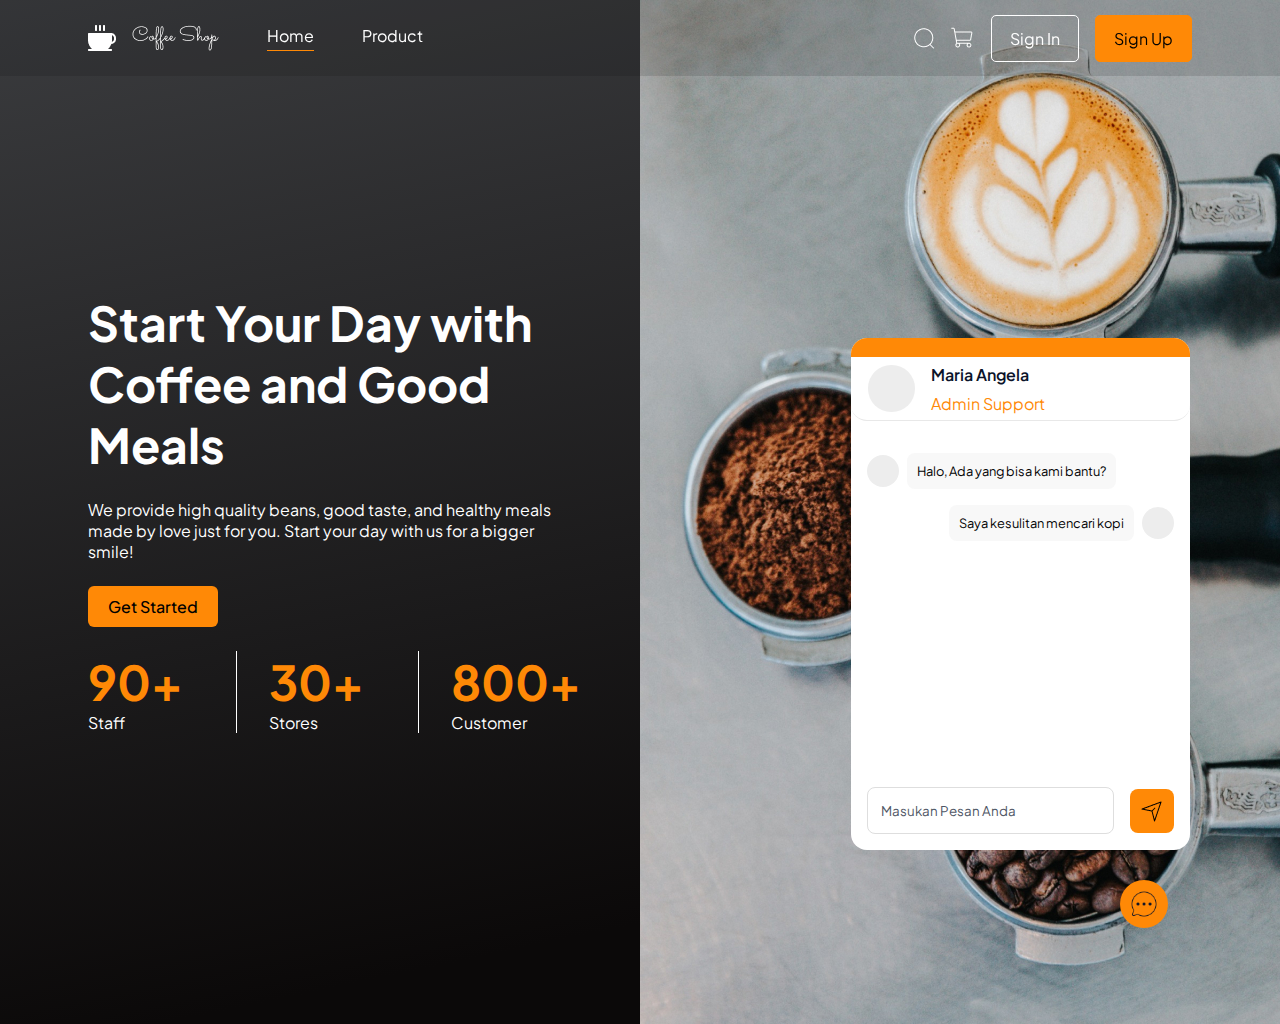
==== chatbox.html @ aa3a9b20 "register, login, forgot-password" ====
<!DOCTYPE html>
<html lang="en">
  <head>
    <meta charset="UTF-8" />
    <meta name="viewport" content="width=device-width, initial-scale=1.0" />
    <title>chatbox</title>
    <link rel="stylesheet" href="style.css" />
  </head>
  <body>
    <!-- nav start -->
    <nav>
      <div class="left-nav">
        <div class="logo">
          <img src="./assets/cup-coffee-icon-white.png" />
          <img src="./assets/text-logo-white.png" />
        </div>
        <div class="navigation">
          <a href="home" class="active">Home</a>
          <a href="product">Product</a>
        </div>
      </div>

      <div class="right-nav">
        <div class="action">
          <img src="./assets/search-icon.png" />
          <img src="./assets/shopping-cart-icon.png" />
          <img src="./assets/nav-option.png" />
        </div>
        <div class="authentication">
          <a href="./login.html" id="sign-in">Sign In</a>
          <a href="./register.html" id="sign-up">Sign Up</a>
        </div>
      </div>
    </nav>
    <!-- nav end -->

    <!-- landing page start -->
    <div class="landing-page">
      <div class="left-page">
        <div class="content">
          <h1>Start Your Day with Coffee and Good Meals</h1>
          <p>
            We provide high quality beans, good taste, and healthy meals made by
            love just for you. Start your day with us for a bigger smile!
          </p>
          <div class="responsive-chat-icon">
            <button>Get Started</button>
            <div id="chat-icon">
              <img src="/assets/chat-icon.png" />
            </div>
            <div class="chat-box responsive-mobile">
              <div class="header-chat">
                <div id="admin-support-img">
                  <img src="">
                </div>
                <div class="admin-support">
                  <h1>Maria Angela</h1>
                  <h1>Admin Support</h1>
                </div>
              </div>
    
              <div class="chats">
                <div class="admin-message">
                  <div class="admin-message-img">
                    <img src="">
                  </div>
                  <p>Halo, Ada yang bisa kami bantu?</p>
              </div>
    
                <div class="customer-message">
                  <p>Saya kesulitan mencari kopi</p>
                  <div class="customer-message-img">
                    <img src="">
                  </div>
                </div>
              
              </div>
    
              <div class="input-chat">
                <input type="text" placeholder="Masukan Pesan Anda">
                <div id="send-chat-icon">
                  <img src="./assets/send-chat-icon.png">
                </div>
              </div>
          </div>
          </div>
          <div class="data">
            <div class="group-data">
              <h1>90+</h1>
              <p>Staff</p>
            </div>
            <div class="group-data">
              <h1>30+</h1>
              <p>Stores</p>
            </div>
            <div class="group-data">
              <h1>800+</h1>
              <p>Customer</p>
            </div>
          </div>
        </div>
      </div>
      <div class="right-page">
        <div id="chat-icon">
          <img src="/assets/chat-icon.png" />
        </div>
        <div class="chat-box">
          <div class="header-chat">
            <div id="admin-support-img">
              <img src="">
            </div>
            <div class="admin-support">
              <h1>Maria Angela</h1>
              <h1>Admin Support</h1>
            </div>
          </div>

          <div class="chats">
            <div class="admin-message">
              <div class="admin-message-img">
                <img src="">
              </div>
              <p>Halo, Ada yang bisa kami bantu?</p>
          </div>

            <div class="customer-message">
              <p>Saya kesulitan mencari kopi</p>
              <div class="customer-message-img">
                <img src="">
              </div>
            </div>
          
          </div>

          <div class="input-chat">
            <input type="text" placeholder="Masukan Pesan Anda">
            <div id="send-chat-icon">
              <img src="./assets/send-chat-icon.png">
            </div>
          </div>
      </div>
    </div>
    <!-- landing page end -->
  </body>
</html>
---- style.css ----
@import url("https://fonts.googleapis.com/css2?family=Plus+Jakarta+Sans&display=swap");

* {
  margin: 0;
  padding: 0;
  box-sizing: border-box;
  font-family: "Plus Jakarta Sans", sans-serif;
  outline: none;
  text-decoration: none;
  transition: 0.5s;
}

/* register-login-forgotPassword start */
body.auth {
  display: flex;
}

body.auth.register-page {
  height: 50rem;
}

.auth .leftPage {
  width: 25%;
  background-image: url(assets/bg-register.jpg);
  background-size: cover;
  background-position: center;
}

.auth .rightPage {
  flex: 1;
  display: flex;
  align-items: center;
}

.auth .rightPage .content {
  width: 85%;
  height: auto;
  margin-left: 5%;
  display: flex;
  flex-direction: column;
}


.auth .content .logo {
  margin-bottom: 2rem;
}

.auth .content .logo .logo-items {
  display: flex;
  gap: 0.7rem;
  padding: 0.2rem;
}

.auth .logo .logo-items img {
  height: 1.2rem;
}

.auth #logo-text {
  transform: translateY(3px);
}

.auth .content .form {
  flex: 1;
  display: flex;
  flex-direction: column;
  gap: 1.5rem;
}


.auth .content form {
  display: flex;
  flex-direction: column;
  gap: 1rem;
}

.auth .form h1 {
  color: #8e6447;
  font-weight: 600;
  font-size: 1.3rem;
}

.auth .form p {
  color: #4f5665;
  font-weight: 400;
  font-size: 1rem;
}

.auth .form label {
  color: #0b132a;
  font-weight: 600;
  font-size: 1rem;
}

.auth .form input::placeholder {
  color: #4f5665;
  font-size: 0.75rem;
  transform: translateY(-0.1rem);
}

.auth .form .input-group {
  display: flex;
  flex-direction: column;
  gap: 0.5rem;
  position: relative;
}

.auth .form .input-group .input {
  border: 1px solid #dedede;
  border-radius: 8px;
  padding: 0.8rem;
  display: flex;
  gap: 0.7rem;
}

.auth .input img {
  height: 1rem;
}

.auth .input input {
  width: 100%;
  border: none;
}

.auth #register-login-submit {
  background-color: #ff8906;
  border-radius: 6px;
  padding: 10px;
  font-size: 1rem;
  color: #0b132a;
  font-weight: 500;
}

.auth .login-register {
  display: flex;
  justify-content: center;
}

.auth .login-register p {
  color: #4f5665;
  font-size: 0.8rem;
}

.auth .login-register a {
  color: #ff8906;
  font-size: 0.8rem;
}

.auth .or {
  display: grid;
  grid-template-columns: 1fr 1fr 1fr;
  margin-top: 1rem;
  margin-bottom: 0.8rem;
}

.auth .or hr {
  border: 0.5px solid #dedede;
  height: 0;
}

.auth .or p {
  text-align: center;
  color: #aaaaaa;
  font-size: 0.75rem;
  transform: translateY(-0.5rem);
}

.auth .buttons {
  display: flex;
  justify-content: space-between;
  gap: 1rem;
}

.auth .buttons button {
  width: 50%;
  padding: 0.5rem;
  border-radius: 4px;
  background-color: #fff;
  display: flex;
  justify-content: center;
  align-items: center;
  gap: 1rem;
}

.auth button p {
  color: #4f5665;
  font-weight: 600;
}

.auth #facebook {
  box-shadow: 3px 3px 5px 0px rgba(0, 0, 0, 0.1);
}

.auth #google {
  box-shadow: -3px 3px 5px 0px rgba(0, 0, 0, 0.1);
}

.auth #facebook:hover,
.auth #google:hover {
  box-shadow: none;
}
/* register-login-forgotPassword end */

/* login start*/
body.login-page {
  height: 100vh;
}

.auth .leftPage.login {
  width: 25%;
  background-image: url(assets/bg-login.jpg);
  background-size: contain;
  background-repeat: no-repeat;
  background-position: left;
}

.auth.login-page .content .form {
  gap: 1rem;
}

.auth.login-page .rightPage.login .content.login {
  width: 90%;
}

.auth .rightPage.login {
  display: flex;
  align-items: center;
}

.auth.login-page .rightPage.login .content.login {
  margin-left: 0;
  margin-top: 0;
  height: 100vh;
  height: fit-content;
}

.auth #lupa-password {
  display: flex;
  justify-content: end;
  color: #ff8906;
}
/* login end */

/* forgot password start*/
body.forgot-pass-page {
  height: 100vh;
}
.auth .leftPage.forgot-password {
  width: 25%;
  background-image: url(assets/bg-forgot-password.jpg);
  background-size: contain;
  background-repeat: no-repeat;
  background-position: left;
}

.auth .rightPage.forgot-password {
  display: flex;
  align-items: center;
}

.auth .content.forgot-password .logo {
  margin-bottom: 1rem;
}

.auth .rightPage.forgot-password .content.forgot-password {
  height: auto;
  margin-left: 0;
  margin-top: 0;
  width: 90%;
}

.auth .content.forgot-password .form {
  gap: 1.5rem;
  margin-top: 1rem;
}
/* forgot password  end*/

/* global style start */
/* nav start */
nav {
  position: fixed;
  width: 100%;
  height: 4.75rem;
  display: flex;
  justify-content: space-between;
  align-items: center;
  padding-inline: 5.5rem;
  background: rgba(11, 9, 9, 0.13);
  z-index: 100;
}
nav.dark {
  background-color: #0b0909;
}
nav a {
  color: #fff;
}
.left-nav,
.right-nav {
  display: flex;
}
.left-nav {
  gap: 3rem;
}
.left-nav .logo {
  display: flex;
  gap: 1rem;
}
.left-nav .navigation {
  display: flex;
  gap: 3rem;
}
.left-nav .navigation .active {
  border-bottom: 1px solid #ff8906;
}
.right-nav {
  gap: 1rem;
}
.right-nav .action,
.right-nav .authentication {
  display: flex;
  align-items: center;
  gap: 1rem;
}
.right-nav .action img:nth-child(3) {
  display: none;
}
.right-nav #sign-in {
  border: 1px solid #fff;
  border-radius: 5px;
  padding: 12px 18px 12px 18px;
  position: relative;
  overflow: hidden;
}
.right-nav #sign-in::before {
  position: absolute;
  content: "";
  left: 0;
  top: 0;
  background-color: #ff8906;
  height: 3rem;
  width: 5.5rem;
  left: -5.5rem;
  z-index: -1;
  transition: 0.5s;
}
.right-nav #sign-in:hover::before {
  left: 0;
}
.right-nav #sign-up {
  background-color: #ff8906;
  color: #000;
  border: 1px solid #ff8906;
  border-radius: 5px;
  padding: 12px 18px 12px 18px;
  position: relative;
  overflow: hidden;
  z-index: 1;
}
.right-nav #sign-up::before {
  position: absolute;
  content: "";
  left: 0;
  top: 0;
  background-color: #fff;
  height: 3rem;
  width: 6rem;
  left: -6rem;
  z-index: -1;
  transition: 0.5s;
}
.right-nav #sign-up:hover {
  color: #ff8906;
}
.right-nav #sign-up:hover::before {
  left: 0;
}
/* nav end */

/* footer start */
footer {
  height: 18rem;
  display: flex;
  align-items: center;
  gap: 6rem;
  color: #4f5665;
  background-color: #f8f8f8;
  margin-top: 3rem;
  padding-left: 5.5rem;
  width: 100%;
}

footer a {
  color: #4f5665;
  font-size: 1rem;
}

footer .description {
  display: flex;
  flex-direction: column;
  gap: 2rem;
  width: 28%;
}

footer .description .logo {
  display: flex;
  gap: 1rem;
}

footer .description #copyright {
  color: #afb5c0;
}

footer .product-link,
footer .engage,
footer .social-media {
  display: flex;
  flex-direction: column;
  gap: 1rem;
}

footer .product-link p,
footer .engage p,
footer .social-media p {
  color: #0b132a;
  font-weight: 600;
  font-size: 1.1rem;
}

footer .social-media {
  transform: translateY(-3.5rem);
}

footer .social-media .link-social-media {
  margin-top: 1rem;
  display: flex;
  gap: 1rem;
}

footer .social-media .link-social-media a {
  position: relative;
}

footer .product-link a:hover,
footer .engage a:hover {
  color: #ff8906;
}

footer .social-media .link-social-media a::before {
  position: absolute;
  content: "";
  background-color: #0b132a;
  width: 30px;
  height: 30px;
  border-radius: 50%;
  left: 2px;
  top: 2px;
  z-index: -1;
}

footer .social-media .link-social-media a:hover::before {
  display: none;
}
/* footer end */

button {
  background-color: #ff8906;
  border-radius: 6px;
  padding: 10px;
  font-size: 1rem;
  font-weight: 500;
  width: 100%;
  border: none;
}

/* --- */
label {
  font-weight: 600;
}

/* --- */
input::placeholder {
  color: #4f5665;
}

/* --- */
#tag {
  color: #fff;
  font-size: 1.1rem;
  font-weight: 700;
  background: rgba(208, 0, 0, 1);
  border-radius: 24px;
  padding: 10px;
  width: fit-content;
}

/* --- */
.price {
  display: flex;
  align-items: center;
  gap: 1rem;
}
#base-price {
  font-size: 0.75rem;
  color: #d00000;
  text-decoration: line-through;
}
#discount-price {
  font-size: 1.3rem;
  color: #ff8906;
}

/* --- */
.input-options .options {
  display: flex;
  justify-content: space-between;
  margin-top: 1rem;
}
.input-options .options p {
  border: 1px solid #e8e8e8;
  border-radius: 6px;
  padding: 0.4rem 4rem 0.4rem 4rem;
  color: #4f5665;
  font-size: 1rem;
}
.input-options .options p.selected {
  border: 1px solid #ff8906;
  color: #000;
}

/* --- */
.page-chooser {
  display: flex;
  justify-content: center;
  gap: 1rem;
}
.page-chooser h3,
.page-chooser div {
  width: 2.5rem;
  height: 2.5rem;
  color: #a0a3bd;
  background-color: #e8e8e8;
  border-radius: 50%;
  display: flex;
  justify-content: center;
  align-items: center;
}
.page-chooser h3.chosen,
.page-chooser div {
  color: #0b0909;
  background-color: #ff8906;
}

/* --- */

.order-item {
  display: flex;
  flex-direction: column;
  gap: 1rem;
  margin-top: 1rem;
  height: 64%;
  overflow: scroll;
  height: 25rem;
}
.group-order-item {
  display: flex;
  gap: 1rem;
  padding: 0.5rem 1rem 0.5rem 0.5rem;
  background: rgba(232, 232, 232, 0.3);
  position: relative;
}
.breakdown {
  display: flex;
  flex-direction: column;
  justify-content: center;
  gap: 1rem;
}
.particulars {
  display: flex;
  color: #4f5665;
}
.particulars p {
  border-right: 1px solid #4f5665;
}
.particulars p:nth-child(1) {
  padding-right: 0.5rem;
}
.particulars p:nth-child(2),
.particulars p:nth-child(3) {
  padding-inline: 0.5rem;
}
.particulars p:nth-child(4) {
  padding-left: 0.5rem;
  border: none;
}
.order-item #tag {
  padding: 6px 10px;
  font-size: 0.75rem;
}

/* --- */
.input-group {
  display: flex;
  flex-direction: column;
  gap: 0.5rem;
  position: relative;
}
.input-group .input {
  border: 1px solid #dedede;
  border-radius: 8px;
  padding: 0.8rem;
  display: flex;
  gap: 0.7rem;
}
.input img {
  height: 1rem;
}

input {
  width: 100%;
  border: none;
  background: transparent;
}

/* product card */
.product-item {
  position: relative;
  display: flex;
  justify-content: center;
}
.product-item img {
  position: relative;
  width: 100%;
}
.product-item #tag {
  position: absolute;
  left: 1rem;
  top: 1rem;
}
.product-item .product-details {
  position: absolute;
  display: flex;
  flex-direction: column;
  padding-top: 1rem;
  gap: 0.8rem;
  background: #fff;
  width: 95%;
  height: 15rem;
  top: 81.5%;
  padding-inline: 1rem;
}
.product-item .product-details .product-name {
  font-size: 1.3rem;
  color: #0b132a;
}
.product-item .product-details p {
  font-size: 0.85rem;
  color: #4f5665;
  width: 100%;
}
.product-item .product-details .rating,
.product-item .product-details .rating-stars {
  display: flex;
  gap: 1rem;
}
.product-item #rating-number {
  width: auto;
}
.product-item .product-details .order {
  display: flex;
  justify-content: space-between;
  align-items: center;
}
.product-item .product-details .order button {
  width: 78%;
  border: none;
  background-color: #ff8906;
  border-radius: 6px;
  padding: 10px;
  font-weight: 500;
}
.product-item .product-details .order img {
  border-radius: 6px;
  padding: 5px 19px 5px 19px;
  border: 1.3px solid #ff8906;
}

/* --- */
.button-swipe {
  display: flex;
  gap: 0.7rem;
}
.button-swipe #arrow-prev,
.button-swipe #arrow-next {
  background-color: #fff;
  border-radius: 50%;
  padding: 10px;
}
.button-swipe #arrow-next {
  background-color: #ff8906;
}

/* --- */
.page-indicator {
  display: flex;
  gap: 0.5rem;
}
.page-indicator div {
  width: 8px;
  height: 8px;
  border: none;
  border-radius: 50%;
  background-color: #fff;
}
.page-indicator div.current-page {
  width: 25px;
  border-radius: 23%;
  background-color: #ff8906;
  position: relative;
}
.page-indicator div.current-page #left-corner,
.page-indicator div.current-page #right-corner {
  position: absolute;
  background-color: #ff8906;
}
.page-indicator div.current-page #right-corner {
  right: -1px;
  border-radius: 0;
  border-top-right-radius: 50%;
  border-bottom-right-radius: 50%;
}
.page-indicator div.current-page #left-corner {
  left: -1px;
  border-radius: 0;
  border-top-left-radius: 50%;
  border-bottom-left-radius: 50%;
}
/* global style end*/

/* main page start*/
/* landing page start */
.landing-page {
  display: flex;
  min-height: 64rem;
}

.landing-page .left-page {
  display: flex;
  align-items: center;
  width: 50%;
  background: linear-gradient(168.18deg, #777c82 -114.74%, #0b0909 91.35%);
  position: relative
}

.landing-page .left-page .content {
  display: flex;
  flex-direction: column;
  gap: 1.5rem;
  width: 80%;
  color: #fff;
  margin-left: 5.5rem;
}

.landing-page .left-page .content h1 {
  font-size: 3rem;
}

.landing-page .left-page .content p {
  font-size: 1rem;
  width: 95%;
}

.landing-page .left-page .content button {
  background-color: #ff8906;
  padding: 10px 20px;
  border: none;
  border-radius: 6px;
  width: fit-content;
}

.landing-page .left-page .content .data {
  display: grid;
  grid-template-columns: 1fr 1fr 1fr;
  gap: 2rem;
}

.data .group-data:nth-child(1),
.data .group-data:nth-child(2) {
  border-right: 1px solid #fff;
}

.landing-page .left-page .content .data h1 {
  color: #ff8906;
  font-size: 3rem;
}

.landing-page .left-page .content .data p {
  font-size: 1rem;
}

.landing-page .right-page {
  flex: 1;
  background-image: url("/assets/bg-home.jpg");
  background-position: center;
  background-size: cover;
  position: relative;
}

#chat-icon {
  background-color: #ff8906;
  border-radius: 50%;
  padding: 8px;
  width: 3rem;
  height: 3rem;
}

#chat-icon img {
  height: 2rem;
  width: 2rem;
}

.landing-page .left-page .content .responsive-chat-icon {
  display: flex;
  justify-content: space-between;
}

.landing-page .left-page #chat-icon {
  display: none;
}

.landing-page .right-page #chat-icon {
  position: absolute;
  bottom: 6rem;
  right: 7rem;
}
/* landing page end */

/* chatbox start */
.chat-box {
  position: absolute;
  width: 53%;
  height: 50%;
  background-color: #fff;
  border-radius: 16px;
  right: 14%;
  bottom: 17%;
  display: flex;
  flex-direction: column;
  gap: 1rem;
  color: #000;
}

.chat-box.responsive-mobile{
  display: none;
}

.landing-page .right-page .chat-box .header-chat,
.landing-page .right-page .chat-box .input-chat {
  height: 20%;
}

.chat-box .header-chat {
  border-radius: 16px;
  border-top: 19px solid #ff8906;
  border-bottom: 1px solid #e8e8e8;
  display: flex;
  align-items: center;
  gap: 1rem;
}

.chat-box .header-chat .admin-support {
  display: flex;
  flex-direction: column;
  gap: 0.5rem;
}

.chat-box .header-chat .admin-support h1 {
  font-size: 1rem;
}

.chat-box .header-chat .admin-support h1:nth-child(1) {
  color: #0b132a;
  font-weight: 600;
}

.chat-box .header-chat .admin-support h1:nth-child(2) {
  color: #ff8906;
  font-weight: 400;
}

.chat-box .header-chat #admin-support-img{
  margin-left: 5%;
}

.chat-box .header-chat #admin-support-img{
  width: 2.9rem;
  height: 2.9rem;
  background-color: #ededed;
  border-radius: 50%;
}


.chat-box .chats .admin-message-img,
.chat-box .chats .customer-message-img{
  width: 2rem;
  height: 2rem;
  background-color: #ededed;
  border-radius: 50%;
}

.chat-box .chats {
  height: 80%;
  display: flex;
  flex-direction: column;
  gap: 1rem;
  padding-inline: 1rem;
  padding-top: 1rem;
}

.chat-box .admin-message,
.chat-box .customer-message{
  display: flex;
  align-items: center;
  gap: 0.5rem;
  width: fit-content;
  font-size: 0.8rem;
  width: 100%;
}

.chat-box .admin-message p,
.chat-box .customer-message p{
  background: rgba(232, 232, 232, 0.3);
  border-radius: 8px;
  padding: 10px;
}

.chat-box .customer-message{
  justify-content: end;
}

.chat-box .input-chat{
  display: flex;
  align-items: center;
  border-bottom-right-radius: 16px;
  border-bottom-left-radius: 16px;
  padding-inline: 1rem;
  gap: 1rem;
}

.chat-box .input-chat input{
  border: 1px solid rgba(222, 222, 222, 1);
  padding: 14px 13px;
  border-radius: 8px;
}

.chat-box #send-chat-icon{
  background: #FF8906;
  border-radius: 8px;
  padding: 10px;
  line-height: 5px;
}
/* chatbox end */


/* product page start */
.product-page .container {
  display: flex;
  flex-direction: column;
  align-items: center;
  height: auto;
  /* background-color: #06d6ff; */
  padding-top: 5%;
  gap: 2rem;
}

.product-page header {
  height: 16.7rem;
  width: 100%;
  background: url("./assets/header-product-page.jpg");
  background-size: contain;
  background-position: center;
  background-repeat: no-repeat;
  display: flex;
  align-items: center;
  color: #fff;
  padding-left: 5.5rem;
  font-size: 1.4rem;
  /* background-attachment: fixed; */
}

.product-page span {
  color: #8e6447;
}

.product-page .today-promo {
  display: flex;
  justify-content: space-between;
  width: 90%;
  font-size: 1.5rem;
}

.product-page .kupon-promo {
  display: flex;
  justify-content: space-between;
  width: 100%;
  overflow: hidden;
  gap: 2rem;
  white-space: nowrap;
  height: fit-content;
  padding-bottom: 1rem;
}

.product-page .green-kupon,
.product-page .yellow-kupon {
  display: flex;
  gap: 0.5rem;
  padding: 7px 40px 7px 20px;
  background-color: #88b788;
  border-radius: 20px;
  height: 5.5rem;
}

.product-page .yellow-kupon {
  background-color: #f5c361;
}

.product-page .kupon-stiker img {
  height: 5.5rem;
  transform: translateY(-2px);
}

.product-page .kupon-title {
  font-weight: 600;
}

.product-page .kupon-description {
  display: flex;
  flex-direction: column;
  justify-content: space-between;
}

.product-page .kupon-detail,
.product-page .klaim-kupon {
  font-size: 0.7rem;
}

.product-page .klaim-kupon {
  color: #fff;
}

.product-page .yellow-kupon .kupon-description {
  justify-content: center;
  gap: 0.2rem;
}

.product-page .page-indicator {
  width: 90%;
}

.product-page .page-indicator div {
  background-color: #dde0e4;
}

.product-page .page-indicator div.current-page {
  background-color: #ff8906;
}

.product-page .button-swipe #arrow-prev {
  background-color: #e8e8e8;
}

.product-page .main-content {
  width: 90%;
}

.product-page .main-content h1 {
  font-size: 2.2rem;
}

/* for responsive  start*/
.product-page .find-product {
  display: none;
}
/* for responsive end */

.product-page .main-content .showcase {
  display: flex;
  margin-top: 1rem;
}

.product-page .main-content aside {
  width: 25%;
  background-color: #0b0909;
  color: #fff;
  padding: 1rem;
  border-radius: 16px;
  height: fit-content;
}

.product-page aside form {
  display: flex;
  flex-direction: column;
  gap: 2rem;
}

.product-page form .header {
  display: flex;
  justify-content: space-between;
}

.product-page form .header button {
  background-color: transparent;
  border: none;
  color: #fff;
  padding: 0;
  width: fit-content;
}

.product-page form .search-by-name input {
  border: 1px solid #dedede;
  background-color: #fcfdfe;
  border-radius: 4px;
  padding: 10px;
  margin-top: 0.5rem;
}

.product-page form .search-by-category,
.product-page form .sort-by {
  display: flex;
  flex-direction: column;
  gap: 1rem;
}

.product-page .group-checkbox {
  display: flex;
  align-items: center;
  gap: 0.5rem;
  white-space: nowrap;
}

.product-page .group-checkbox label {
  font-weight: 400;
  font-size: 0.8rem;
}

.product-page .group-checkbox input {
  width: auto;
}

.product-page form button {
  background-color: #ff8906;
  padding: 12px 18px;
}

.product-page .wrap {
  flex: 1;
}

.product-page .list-products {
  display: grid;
  grid-template-columns: 1fr 1fr;
  grid-row-gap: 12rem;
  margin-bottom: 15rem;
}

.product-page .list-products .product-image {
  position: relative;
  /* background-color: #00a700; */
  height: fit-content;
}

.product-page .product-item .product-details {
  top: 19rem;
  width: 80%;
}

.product-page .product-item #tag {
  left: 2.5rem;
}

/* product page end */

/* introduction start */
.main .introduction {
  display: flex;
  flex-direction: column;
  gap: 4rem;
  margin-bottom: 14rem;
}

.main .provide-list {
  display: flex;
  height: 35rem;
}

.main .provide-list .list {
  display: flex;
  flex-direction: column;
  justify-content: center;
  width: 50%;
}

.main .provide-list .list .content {
  display: flex;
  flex-direction: column;
  gap: 1.5rem;
  width: 80%;
  margin-left: 5.5rem;
}

.main .provide-list .list .content h1 {
  font-size: 3rem;
  color: #0b132a;
}

.main .provide-list .list .content div {
  display: flex;
  gap: 1.5rem;
}

.main .provide-list .list .content div hr {
  height: 4rem;
  width: 3%;
  background-color: #ff8906;
  border: none;
  margin-top: 4rem;
}

.main .provide-list .list .content h1 span {
  color: #8e6447;
}

.main .provide-list .list .content p {
  font-size: 1rem;
}

.main .provide-list .list .content .list-check {
  display: flex;
  flex-direction: column;
  gap: 1rem;
}

.main .provide-list .list .content .list-check .group-list-check {
  display: flex;
  align-items: center;
  gap: 1rem;
}

.main .provide-list .list .content .list-check .group-list-check p {
  font-size: 0.8rem;
}

.main .provide-list .staff-image {
  flex: 1;
}

.main .provide-list .staff-image {
  background-image: url(./assets/staff-image.jpg);
  background-position: center;
}

/* --- */
.main .favorite-product {
  display: flex;
  flex-direction: column;
  justify-content: center;
  align-items: center;
  gap: 3rem;
}

.main .favorite-product .title {
  display: flex;
  flex-direction: column;
  gap: 1rem;
}

.main .favorite-product .title h1 {
  color: #0b132a;
  font-size: 3rem;
}

.main .favorite-product .title h1 span {
  color: #8e6447;
}

.main .favorite-product .title hr {
  height: 0.5rem;
  width: 12%;
  background-color: #ff8906;
  margin: 0 auto;
  border: none;
}

.main .favorite-product .title p {
  font-size: 1rem;
  color: #4f5665;
}

/* --- */
.main .list-products {
  display: flex;
  gap: 1rem;
  flex-wrap: wrap;
}

.main .list-products .product {
  position: relative;
  display: flex;
  justify-content: center;
}

.main .list-products .product .product-details {
  position: absolute;
  display: flex;
  flex-direction: column;
  padding-top: 1rem;
  gap: 0.8rem;
  background: #fff;
  width: 95%;
  height: 13.5rem;
  top: 81.5%;
  box-shadow: 0px 4px 10px 0px #0000000f;
  padding-inline: 1rem;
}

.main .list-products .product .product-details #product-name {
  font-size: 1.3rem;
  color: #0b132a;
}

.main .list-products .product .product-details p {
  font-size: 0.8rem;
  color: #4f5665;
}

.main .list-products .product .product-details #product-price {
  font-size: 1.3rem;
  color: #ff8906;
}

.main .list-products .product .product-details .order {
  display: flex;
  justify-content: space-between;
  align-items: center;
}

.main .list-products .product .product-details .order button {
  width: 70%;
  border: none;
  background-color: #ff8906;
  border-radius: 6px;
  padding: 10px;
  font-weight: 500;
}

.main .list-products .product .product-details .order img {
  border-radius: 6px;
  padding: 5px 19px 5px 19px;
  border: 1.3px solid #ff8906;
}
/* introduction end */

/* map start */
.main .map img:nth-child(2) {
  display: none;
}

.main .map {
  height: 59rem;
  background: rgba(232, 232, 232, 0.3);
  display: flex;
  flex-direction: column;
  align-items: center;
  gap: 4rem;
  padding-top: 3rem;
}

.main .map .title {
  display: flex;
  flex-direction: column;
  align-items: center;
  gap: 1rem;
}

.main .map .title h1 {
  color: #0b132a;
  font-size: 3rem;
}

.main .map .title h1 span {
  color: #8e6447;
}

.main .map .title hr {
  height: 0.5rem;
  width: 7%;
  background-color: #ff8906;
  margin: 0 auto;
  border: none;
}

.main .map .title p {
  font-size: 1rem;
  color: #4f5665;
  width: 55%;
  text-align: center;
}
/* map end */
/* testimonial start*/
.main .testimonial {
  height: 36rem;
  display: flex;
  align-items: center;
  padding-left: 5.5rem;
  gap: 1rem;
  color: #fff;
  background: linear-gradient(168.18deg, #777c82 -114.74%, #0b0909 91.35%);
  margin-bottom: 3rem;
}

.main .testimonial .testi {
  display: flex;
  flex-direction: column;
  transform: translateY(-15px);
  width: 82%;
  gap: 1.5rem;
  font-weight: 400;
}

.main .testimonial #review-message {
  width: 72%;
}

.main .testimonial #testi-title {
  font-size: 1rem;
}

.main .testimonial #customer-name {
  font-size: 3rem;
  border-left: 10px solid #ff8906;
  padding: 1rem;
  font-weight: 500;
}

.main .testimonial #role {
  font-size: 1rem;
  color: #ff8906;
}

.main .testimonial #review-message {
  font-size: 1rem;
}

.main .testimonial .rating,
.main .testimonial .rating .rating-stars {
  display: flex;
  gap: 1rem;
}

/* testimonial end */
/* main page end */

/* page detail product start */
body.page-detail-product {
  display: flex;
  flex-direction: column;
  align-items: center;
  height: auto;
}
.page-detail-product .container {
  display: flex;
  flex-direction: column;
  align-items: center;
  padding-top: 10%;
  width: 90%;
  gap: 5rem;
}

/* detail product start */
.page-detail-product .product {
  display: flex;
  gap: 1.5rem;
}

.page-detail-product .product-img {
  width: 50%;
  justify-content: space-between;
  width: max-content;
}

.page-detail-product .detail-img {
  display: flex;
  justify-content: space-between;
  margin-top: 1rem;
  gap: 1rem;
}

/* product-detail */
.page-detail-product .product-detail {
  flex: 1;
  display: flex;
  gap: 1.5rem;
  flex-direction: column;
}

.page-detail-product .product-name {
  font-size: 3rem;
  font-weight: 500;
  color: #0b0909;
}

.page-detail-product .rating,
.page-detail-product .rating-stars {
  display: flex;
  gap: 1rem;
}

.page-detail-product .review-count {
  display: flex;
  align-items: center;
  gap: 1rem;
  color: #4f5665;
  font-size: 1.1rem;
  width: fit-content;
}

.page-detail-product .review-count p:nth-child(1) {
  border-right: 2px solid #4f5665;
  padding-right: 1rem;
}

.page-detail-product #description-product {
  font-size: 0.9rem;
}

.page-detail-product .order-quantity {
  display: flex;
}

.page-detail-product .order-quantity h1 {
  display: flex;
  justify-content: center;
  font-size: 1.5rem;
  border-radius: 4px;
}

.page-detail-product .order-quantity #min,
.page-detail-product .order-quantity #plus {
  width: 2rem;
  height: 2rem;
  border: 1px solid #ff8906;
  line-height: 25px;
}

.page-detail-product .order-quantity #quantity {
  border: 1px solid #e8e8e8;
  width: 3rem;
}

.page-detail-product .order-quantity #plus {
  background-color: #ff8906;
  transform: translateX(-5px);
}

.page-detail-product .order-quantity #min {
  background-color: #fff;
  transform: translateX(5px);
}

.page-detail-product .product-size,
.page-detail-product .product-variant {
  display: flex;
  flex-direction: column;
  gap: 1rem;
}

.page-detail-product .sizes,
.page-detail-product .variants {
  display: flex;
  justify-content: space-between;
}

.page-detail-product .sizes p,
.page-detail-product .variants p {
  border: 1px solid #e8e8e8;
  padding: 0.4rem 3rem 0.4rem 3rem;
  color: #4f5665;
  font-size: 1rem;
}

.page-detail-product .variants p {
  padding: 0.4rem 6.8rem;
}

.page-detail-product .sizes p.selected,
.page-detail-product .variants p.selected {
  border: 1px solid #ff8906;
  color: #000;
}

.page-detail-product .buttons-order {
  display: flex;
  justify-content: space-between;
  gap: 1rem;
  margin-top: 1rem;
}

.page-detail-product .buttons-order button {
  border: none;
  background: transparent;
  border: 1px solid #ff8906;
  color: #ff8906;
  border-radius: 6px;
  display: flex;
  justify-content: center;
  align-items: center;
  padding: 0.4rem;
}

.page-detail-product #buy {
  background-color: #ff8906;
  color: #000;
  width: 49.5%;
}

.page-detail-product .buttons-order .add-to-cart {
  display: flex;
  align-items: center;
  flex: 1;
  gap: 1rem;
}
/* detail product end */
/* recommendation products start */
.page-detail-product .list-products {
  display: flex;
  flex-direction: column;
  gap: 1.5rem;
}

.page-detail-product .list-products h1 {
  font-size: 3rem;
  color: #0b0909;
}

.page-detail-product .list-products h1 span {
  color: #8e6447;
}

.page-detail-product .wrap {
  display: flex;
  gap: 1.5rem;
}

.page-detail-product .page-chooser {
  margin-top: 12rem;
}
/* recommendaton products end */
/* page detail product end */

/* checkout product start */
body.checkout {
  height: auto;
  color: #0b0909;
}
.checkout .container {
  display: flex;
  flex-direction: column;
  align-items: center;
  gap: 2rem;
  padding-top: 10%;
}

.checkout .wrapper-payment {
  display: flex;
  flex-direction: column;
  gap: 3rem;
  width: 90%;
}

.checkout .wrap {
  display: flex;
  margin-top: 1rem;
  gap: 1rem;
}

.checkout .wrap-order-list {
  width: 60%;
}

.checkout .your-order {
  display: flex;
  justify-content: space-between;
}

.checkout .your-order button {
  border-radius: 6px;
  background-color: #ff8906;
  display: flex;
  justify-content: center;
  padding: 5px;
  width: auto;
  padding: 10px;
}

.checkout .your-order button h3 {
  margin-right: 10px;
  line-height: 0.9rem;
}

.checkout #delete-order-item {
  position: absolute;
  top: 5rem;
  right: 1.5rem;
  color: rgba(208, 0, 0, 1);
  border: 2px solid rgba(208, 0, 0, 1);
  width: 1.3rem;
  height: 1.3rem;
  border-radius: 50%;
  font-weight: 700;
  display: flex;
  justify-content: center;
  line-height: 0.7rem;
}

.checkout .wrap-total-payment {
  flex: 1;
}

.checkout .payment-summary {
  display: flex;
  flex-direction: column;
  gap: 1.5rem;
  margin-top: 1.8rem;
  height: 64%;
  background: rgba(232, 232, 232, 0.3);
  flex: 1;
  padding: 1rem;
  height: 25rem;
}

.checkout .payment-summary hr {
  border: 1px solid rgba(232, 232, 232, 1);
}

.checkout .component {
  display: flex;
  justify-content: space-between;
}

.checkout .component h5:nth-child(1),
.checkout .payment-summary p {
  color: #4f5665;
}

.checkout .payment-summary button {
  background: #ff8906;
  padding: 6px;
  border-radius: 6px;
}

.checkout .payment-summary p {
  font-size: 0.8rem;
}

.checkout .payment-provider-logo {
  display: flex;
  justify-content: space-between;
  align-items: end;
}

/* --- */
.checkout form {
  width: 60%;
  display: flex;
  flex-direction: column;
  gap: 1.5rem;
  margin-top: 2rem;
}

.checkout form label {
  font-weight: 600;
  font-size: 0.9rem;
}

.checkout form input::placeholder {
  color: #4f5665;
  font-size: 0.75rem;
  transform: translateY(-0.1rem);
}
.checkout form .input-group {
  display: flex;
  flex-direction: column;
  gap: 0.5rem;
  position: relative;
}

.checkout form .input-group .input {
  border: 1px solid #dedede;
  border-radius: 8px;
  padding: 0.8rem;
  display: flex;
  gap: 0.7rem;
}

.checkout form .input img {
  height: 1rem;
}
/*checkout product end */

/* history order start */
body.history-order {
  display: flex;
  flex-direction: column;
  align-items: center;
  height: auto;
  color: #0b0909;
}

.history-order .container {
  width: 90%;
  margin-top: 10%;
}

.history-order .header {
  display: flex;
  align-items: center;
  gap: 2rem;
}

.history-order .header h1 {
  font-size: 3rem;
}

.history-order .header p {
  background-color: #e8e8e8;
  width: 2.8rem;
  height: 2.5rem;
  display: flex;
  justify-content: center;
  align-items: center;
  transform: translateY(8px);
}

.history-order .wrap {
  display: flex;
  gap: 1rem;
  margin-top: 2rem;
}

.history-order .left {
  width: 60%;
  display: flex;
  flex-direction: column;
  gap: 2rem;
}

.history-order .filter {
  display: flex;
  justify-content: space-between;
  gap: 2.5rem;
}

.history-order .filter-by-status,
.history-order .filter-by-date {
  width: 70%;
  display: flex;
  justify-content: space-between;
  align-items: center;
  padding: 1rem;
  background: rgba(232, 232, 232, 0.6);
}

.history-order .filter-by-date {
  flex: 1;
  display: flex;
  justify-content: center;
  gap: 0.5rem;
  padding: 0rem;
}

.history-order .filter-by-status h4 {
  padding: 10px 20px;
}

.history-order .filter-by-status h4.selected {
  background: rgba(255, 255, 255, 1);
}

.history-order .list-history-order {
  display: flex;
  flex-direction: column;
  gap: 1rem;
}

.history-order .record {
  display: flex;
  justify-content: space-between;
  padding: 1rem;
  background: rgba(232, 232, 232, 0.3);
}

.history-order .component {
  display: flex;
  flex-direction: column;
  gap: 1rem;
}

.history-order .component a {
  color: rgba(255, 137, 6, 1);
  font-size: 0.7rem;
  border-bottom: 1px solid rgba(255, 137, 6, 1);
  margin-top: 0.5rem;
}

.history-order .component.status h5 {
  color: #ff8906;
  background: rgba(255, 137, 6, 0.2);
  padding: 5px 10px;
  border-radius: 24px;
  transform: translateY(-10px);
}

.history-order .lable {
  display: flex;
  align-items: center;
  gap: 0.5rem;
  color: rgba(79, 86, 101, 1);
}

.history-order .lable img {
  height: 1rem;
  line-height: -10rem;
}

.history-order .lable p {
  font-size: 1rem;
}

/* --- */

.history-order .right {
  flex: 1;
  display: flex;
  flex-direction: column;
  gap: 1rem;
  border: 1px solid rgba(232, 232, 232, 1);
  padding: 1rem;
  height: fit-content;
}

.history-order .right h4 {
  font-weight: 700;
  color: rgba(79, 86, 101, 1);
}

.history-order .right p {
  color: rgba(79, 86, 101, 1);
  font-size: 0.9rem;
}

.history-order .right button {
  background: rgba(255, 137, 6, 1);
  border-radius: 6px;
  padding: 10px;
}
/* history order end */

/* detail order start */
body.detail-order {
  display: flex;
  flex-direction: column;
  align-items: center;
  height: auto;
  color: #0b0909;
}
.detail-order .container {
  width: 90%;
  margin-top: 10%;
  display: flex;
  flex-direction: column;
  gap: 2rem;
}

.detail-order .header,
.detail-order .left {
  display: flex;
  flex-direction: column;
  gap: 0.5rem;
}

.detail-order .header h1 {
  font-size: 3rem;
}

.detail-order .header p {
  color: #4f5665;
}

.detail-order .wrap {
  display: flex;
  gap: 2rem;
}

.detail-order .left {
  width: 50%;
}

.detail-order .left h1 {
  font-size: 1.3rem;
}

.detail-order .record {
  display: flex;
  justify-content: space-between;
  border-bottom: 1px solid #e8e8e8;
  padding: 20px 10px 20px 10px;
}

.detail-order .record .lable {
  display: flex;
  gap: 1rem;
}

.detail-order .record .lable img {
  height: 1rem;
}

.detail-order .record .lable p {
  color: #4f5665;
}

.detail-order .record:nth-child(7) {
  border: none;
}

.detail-order .record:nth-child(7) h5 {
  color: #ff8906;
}

.detail-order .record:nth-child(6) h5 {
  color: #00a700;
  background: rgba(0, 167, 0, 0.2);
  padding: 5px 10px;
  border-radius: 24px;
}

.detail-order .right {
  flex: 1;
}
/* detail order end */

/* profile start */
body.profile {
  display: flex;
  flex-direction: column;
  align-items: center;
  height: auto;
  color: #0b0909;
}
.profile .container {
  width: 90%;
  margin-top: 10%;
  display: flex;
  flex-direction: column;
  gap: 2rem;
}

.profile .container > h1 {
  font-size: 3rem;
}

.profile .wrap {
  display: flex;
  gap: 1rem;
}

.profile .left {
  border: 1px solid #e8e8e8;
  display: flex;
  flex-direction: column;
  align-items: center;
  gap: 0.5rem;
}

.profile .left {
  width: 20%;
  padding: 1rem;
  height: fit-content;
}

.profile .left p {
  color: #4f5665;
  font-size: 0.8rem;
}

.profile #photo {
  width: 7rem;
  height: 7rem;
  border-radius: 50%;
}

.profile .left p span {
  font-weight: 600;
}

/* --- */

.profile .right {
  border: 1px solid #e8e8e8;
  display: flex;
  flex-direction: column;
  flex: 1;
  padding: 2rem;
}

.profile .right form {
  display: flex;
  flex-direction: column;
  gap: 1rem;
}

.profile .right label {
  font-weight: 600;
}

.profile .right .input {
  display: flex;
}

.profile .right .lable-password {
  display: flex;
  justify-content: space-between;
  align-items: center;
}

.profile .right .lable-password a {
  color: #ff8906;
  cursor: context-menu;
}
/* profile end */

@media screen and (max-width: 426px) {
  nav {
    padding-inline: 2rem;
    height: 3rem;
  }
  .right-nav .action img:nth-child(3) {
    display: block;
  }

  .left-nav .navigation,
  .right-nav .action img:nth-child(1),
  .right-nav .authentication {
    display: none;
  }

  /* --- */
  footer {
    flex-direction: column;
    height: auto;
    padding-left: 0;
    gap: 2rem;
    padding-top: 1rem;
  }

  footer .description,
  footer .product-link,
  footer .engage,
  footer .social-media {
    gap: 1rem;
    width: 90%;
  }

  footer .social-media {
    transform: none;
    gap: 0;
    padding-bottom: 1.5rem;
  }

  /* --- */
  .order-item .group-order-item {
    align-items: center;
  }
  .order-item .group-order-item img {
    width: 5rem;
    height: 5rem;
  }
  .order-item .group-order-item .breakdown {
    gap: 0.5rem;
  }

  .order-item .group-order-item .particulars {
    font-size: 0.9rem;
  }

  .order-item .group-order-item #base-price {
    font-size: 0.6rem;
  }

  .order-item .group-order-item #discount-price {
    font-size: 0.8rem;
  }

  /* --- */
  .page-chooser h3,
  .page-chooser div {
    width: 2rem;
    height: 2rem;
    font-size: 0.8rem;
  }

  /* --- */
  .product-item .product-details {
    padding-top: 0.5rem;
    height: auto;
    padding-inline: 0.5rem;
  }
  .product-item #tag {
    left: 2.5rem;
    font-size: 0.8rem;
    padding: 5px;
  }
  .product-item .product-details .product-name {
    font-size: 1rem;
  }
  .product-item .product-details > p {
    font-size: 0.5rem;
  }
  .product-item .product-details .rating,
  .product-item .product-details .rating-stars {
    gap: 0.2rem;
  }
  .product-item .product-details .price {
    gap: 0.5rem;
  }
  .product-item .product-details #base-price {
    font-size: 0.5rem;
  }
  .product-item .product-details #discount-price {
    font-size: 0.8rem;
  }
  .product-item .product-details .order {
    flex-direction: column;
    gap: 0.5rem;
  }
  .product-item .product-details .order img {
    padding: 3px 55px;
  }
  .product-item .product-details .order button {
    padding: 3px;
    width: 100%;
  }
}
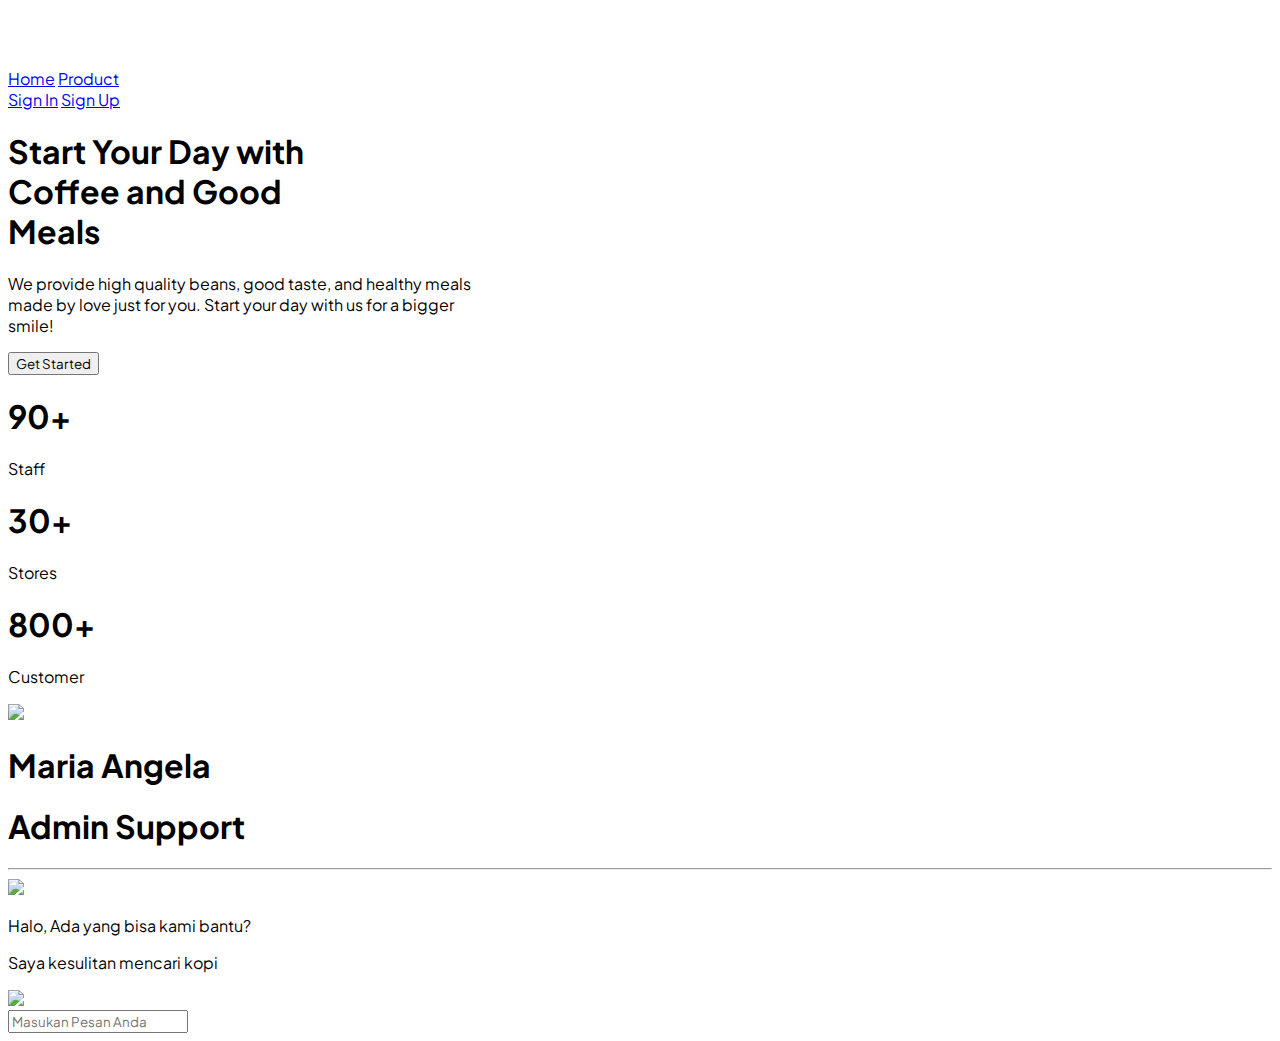
==== commit a5a64f05: "chatbox" ====
--- a/chatbox.html
+++ b/chatbox.html
@@ -4,142 +4,152 @@
     <meta charset="UTF-8" />
     <meta name="viewport" content="width=device-width, initial-scale=1.0" />
     <title>chatbox</title>
-    <link rel="stylesheet" href="style.css" />
+    <script src="https://cdn.tailwindcss.com"></script>
+    <link rel="preconnect" href="https://fonts.googleapis.com" />
+    <link rel="preconnect" href="https://fonts.gstatic.com" crossorigin />
+    <script src="https://unpkg.com/feather-icons"></script>
+    <link
+      href="https://fonts.googleapis.com/css2?family=Plus+Jakarta+Sans&display=swap"
+      rel="stylesheet"
+    />
+    <style>
+      * {
+        font-family: "Plus Jakarta Sans", sans-serif;
+      }
+    </style>
   </head>
   <body>
     <!-- nav start -->
-    <nav>
-      <div class="left-nav">
-        <div class="logo">
-          <img src="./assets/cup-coffee-icon-white.png" />
-          <img src="./assets/text-logo-white.png" />
+    <nav class="fixed w-full h-14 flex justify-center bg-[#0B090921] z-50">
+      <div class="flex justify-between items-center w-5/6">
+        <div class="flex gap-12">
+          <div class="flex gap-4">
+            <div>
+              <img src="./assets/cup-coffee-icon-white.png" />
+            </div>
+            <div>
+              <img src="./assets/text-logo-white.png" />
+            </div>
+          </div>
+          <div class="flex gap-12">
+            <a href="#" class="active:border-b-2 active:border-[#ff8906] text-white">Home</a>
+            <a href="#" class="active:border-b-2 active:border-[#ff8906] text-white">Product</a>
+          </div>
         </div>
-        <div class="navigation">
-          <a href="home" class="active">Home</a>
-          <a href="product">Product</a>
-        </div>
+
+        <div class="flex items-center gap-5">
+          <i class="text-white" data-feather="search"></i>
+          <i class="text-white" data-feather="shopping-cart"></i>
+          <i class="hidden text-white" data-feather="list"></i>
+          <a
+            class="text-white border border-white py-2 px-3 text-sm rounded"
+            href="./login.html"
+            id="sign-in"
+            >Sign In</a
+          >
+          <a
+            class="bg-[#ff8906] py-2 px-3 text-sm rounded"
+            href="./register.html"
+            id="sign-up"
+            >Sign Up</a
+          >
       </div>
-
-      <div class="right-nav">
-        <div class="action">
-          <img src="./assets/search-icon.png" />
-          <img src="./assets/shopping-cart-icon.png" />
-          <img src="./assets/nav-option.png" />
-        </div>
-        <div class="authentication">
-          <a href="./login.html" id="sign-in">Sign In</a>
-          <a href="./register.html" id="sign-up">Sign Up</a>
-        </div>
       </div>
     </nav>
     <!-- nav end -->
 
     <!-- landing page start -->
-    <div class="landing-page">
-      <div class="left-page">
-        <div class="content">
-          <h1>Start Your Day with Coffee and Good Meals</h1>
-          <p>
-            We provide high quality beans, good taste, and healthy meals made by
-            love just for you. Start your day with us for a bigger smile!
+    <section class="flex h-screen w-full">
+      <div class="flex flex-1 justify-center items-center bg-gradient-to-b from-[#323436] to-[#0B0909]">
+        <div class="flex flex-col gap-6 max-w-lg h-fit">
+          <h1 class="text-5xl text-white font-medium">Start Your Day with <br> Coffee and Good <br> Meals</h1>
+          <p class="text-white text-sm">
+            We provide high quality beans, good taste, and healthy meals <br> made by
+            love just for you. Start your day with us for a bigger <br> smile!
           </p>
-          <div class="responsive-chat-icon">
-            <button>Get Started</button>
-            <div id="chat-icon">
-              <img src="/assets/chat-icon.png" />
+          <div class="flex justify-between">
+            <button class="bg-[#ff8906] py-2 px-3 rounded-md">Get Started</button>
+            <div class="hidden flex justify-center items-center bg-[#ff8906] rounded-full p-2 w-12 h-12">
+              <i data-feather="message-circle"></i>
             </div>
-            <div class="chat-box responsive-mobile">
-              <div class="header-chat">
-                <div id="admin-support-img">
-                  <img src="">
-                </div>
-                <div class="admin-support">
-                  <h1>Maria Angela</h1>
-                  <h1>Admin Support</h1>
-                </div>
+          </div>
+          <div class="flex divide-x-2">
+            <div class="flex-1 flex">
+              <div class="flex flex-col gap-2">
+                <h1 class="text-[#ff8906] text-4xl font-semibold">90+</h1>
+                <p class="text-white text-sm">Staff</p>
               </div>
-    
-              <div class="chats">
-                <div class="admin-message">
-                  <div class="admin-message-img">
-                    <img src="">
-                  </div>
-                  <p>Halo, Ada yang bisa kami bantu?</p>
+            </div>
+
+            <div class="flex-1 flex justify-center">
+              <div class="flex flex-col gap-2">
+                <h1 class="text-[#ff8906] text-4xl font-semibold">30+</h1>
+                <p class="text-white text-sm">Stores</p>
               </div>
-    
-                <div class="customer-message">
-                  <p>Saya kesulitan mencari kopi</p>
-                  <div class="customer-message-img">
-                    <img src="">
-                  </div>
-                </div>
-              
+            </div>
+
+            <div class="flex-1 flex justify-end">
+              <div class="flex flex-col gap-2">
+                <h1 class="text-[#ff8906] text-4xl font-semibold">800+</h1>
+                <p class="text-white text-sm">Customer</p>
               </div>
-    
-              <div class="input-chat">
-                <input type="text" placeholder="Masukan Pesan Anda">
-                <div id="send-chat-icon">
-                  <img src="./assets/send-chat-icon.png">
-                </div>
-              </div>
-          </div>
-          </div>
-          <div class="data">
-            <div class="group-data">
-              <h1>90+</h1>
-              <p>Staff</p>
-            </div>
-            <div class="group-data">
-              <h1>30+</h1>
-              <p>Stores</p>
-            </div>
-            <div class="group-data">
-              <h1>800+</h1>
-              <p>Customer</p>
             </div>
           </div>
         </div>
       </div>
-      <div class="right-page">
-        <div id="chat-icon">
-          <img src="/assets/chat-icon.png" />
+      
+      <!-- chatbox -->
+      <div class="bg-[url('assets/bg-home.jpg')] flex-1 bg-center">
+        <div class="fixed flex justify-center items-center right-12 bottom-12 bg-[#ff8906] rounded-full p-2 w-12 h-12">
+          <i data-feather="message-circle"></i>
         </div>
-        <div class="chat-box">
-          <div class="header-chat">
-            <div id="admin-support-img">
-              <img src="">
+
+        <div class="fixed w-72 h-96 rounded-2xl flex flex-col bg-white top-24 right-24">
+          <div class="flex border-t-[1rem] border-[#FF8906] rounded-tr-2xl rounded-tl-2xl pl-4 gap-4 py-2">
+            <div>
+              <img class="w-16 h-16 rounded-full" src="https://images.pexels.com/photos/712513/pexels-photo-712513.jpeg?auto=compress&cs=tinysrgb&w=800">
             </div>
             <div class="admin-support">
-              <h1>Maria Angela</h1>
-              <h1>Admin Support</h1>
+              <h1 class="font-bold">Maria Angela</h1>
+              <h1 class="text-[#FF8906]">Admin Support</h1>
             </div>
           </div>
 
-          <div class="chats">
-            <div class="admin-message">
-              <div class="admin-message-img">
-                <img src="">
+          <hr class="border border-[#E8E8E8]" />
+  
+          <div class="chats p-4 flex flex-col gap-4 h-56">
+            <div class="flex items-center gap-4">
+              <div>
+                <img class="w-8 h-8 rounded-full" src="https://images.pexels.com/photos/712513/pexels-photo-712513.jpeg?auto=compress&cs=tinysrgb&w=800">
               </div>
-              <p>Halo, Ada yang bisa kami bantu?</p>
+              <p class="text-xs text-[#4F5665] bg-[#E8E8E84D] rounded-md p-2">Halo, Ada yang bisa kami bantu?</p>
           </div>
-
-            <div class="customer-message">
-              <p>Saya kesulitan mencari kopi</p>
-              <div class="customer-message-img">
-                <img src="">
-              </div>
+  
+          <div class="flex items-center justify-end gap-4">
+            <p class="text-xs text-[#4F5665]  bg-[#E8E8E84D] rounded-md p-2">Saya kesulitan mencari kopi</p>
+            <div>
+              <img class="w-8 h-8 rounded-full" src="https://images.pexels.com/photos/712513/pexels-photo-712513.jpeg?auto=compress&cs=tinysrgb&w=800">
             </div>
-          
+        </div>
           </div>
-
-          <div class="input-chat">
-            <input type="text" placeholder="Masukan Pesan Anda">
-            <div id="send-chat-icon">
-              <img src="./assets/send-chat-icon.png">
+  
+          <div class="flex-1 flex items-center justify-center px-4 gap-2">
+            <input class="w-4/5 rounded-md text-xs p-3 border border-[#DEDEDE]" type="text" placeholder="Masukan Pesan Anda">
+            <div class="bg-[#FF8906] rounded-md p-2">
+              <i class="h-5" data-feather="send"></i>
             </div>
           </div>
       </div>
-    </div>
+      </div>
+    </section>
+
+    <section class="h-screen"></section>
+    <section class="h-screen"></section>
+    <section class="h-screen"></section>
     <!-- landing page end -->
+
+<script>
+  feather.replace();
+</script>
   </body>
-</html>
+</html>